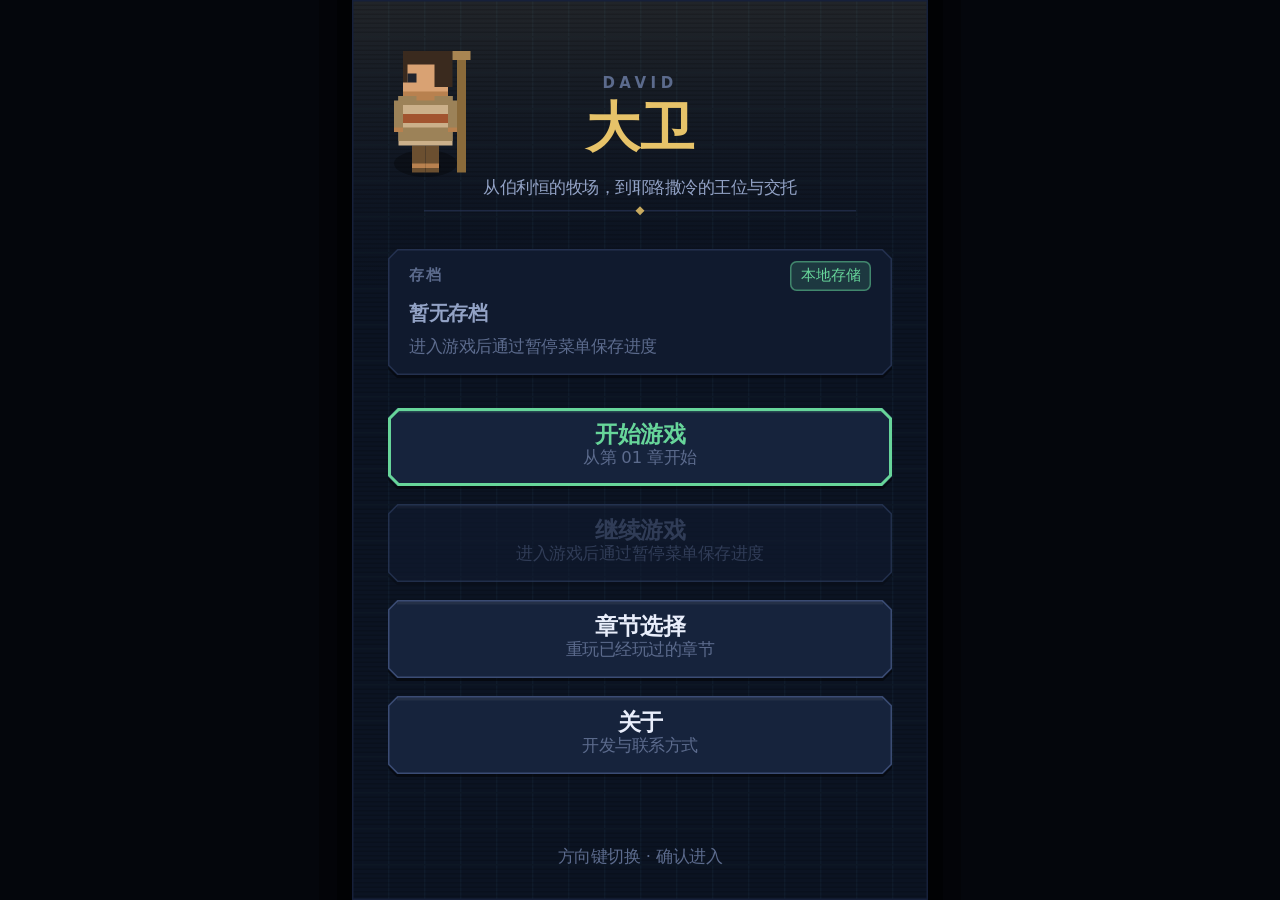
==== david/index.html @ 8a719b05 "init" ====
<!doctype html>
<html lang="zh-CN">
<head>
  <meta charset="UTF-8">
  <meta name="viewport" content="width=device-width, initial-scale=1, viewport-fit=cover, user-scalable=no">
  <meta name="theme-color" content="#04060c">
  <meta name="description" content="大卫 · 像素风叙事探索游戏（H5 单机）">
  <meta name="apple-mobile-web-app-capable" content="yes">
  <meta name="mobile-web-app-capable" content="yes">
  <meta name="apple-mobile-web-app-status-bar-style" content="black-translucent">
  <title>大卫 · 像素风叙事探索游戏</title>
  <script type="module" crossorigin src="./assets/boot-YFKWbwLN.js"></script>
  <link rel="stylesheet" crossorigin href="./assets/index-BGLu3ukb.css">
</head>
<body>
  <canvas id="app" aria-label="游戏画面" role="img"></canvas>
  <noscript>此页面需要启用 JavaScript 才能运行。</noscript>
</body>
</html>
---- david/assets/index-BGLu3ukb.css ----
*{box-sizing:border-box;-webkit-user-select:none;user-select:none;-webkit-touch-callout:none;-webkit-user-drag:none;-webkit-tap-highlight-color:transparent}::selection{background:transparent}:root{--safe-top: env(safe-area-inset-top, 0px);--safe-right: env(safe-area-inset-right, 0px);--safe-bottom: env(safe-area-inset-bottom, 0px);--safe-left: env(safe-area-inset-left, 0px)}html,body{width:100%;height:100%;margin:0;overflow:hidden;background:#04060c;overscroll-behavior:none}body{position:fixed;inset:0;touch-action:none;-webkit-user-select:none;user-select:none;-webkit-touch-callout:none;-webkit-tap-highlight-color:transparent;font-family:PingFang SC,Hiragino Sans GB,Microsoft YaHei,system-ui,sans-serif}canvas{display:block;width:100%;height:100%;touch-action:none}noscript{position:absolute;inset:0;display:flex;align-items:center;justify-content:center;color:#93a3c6;font-size:14px}
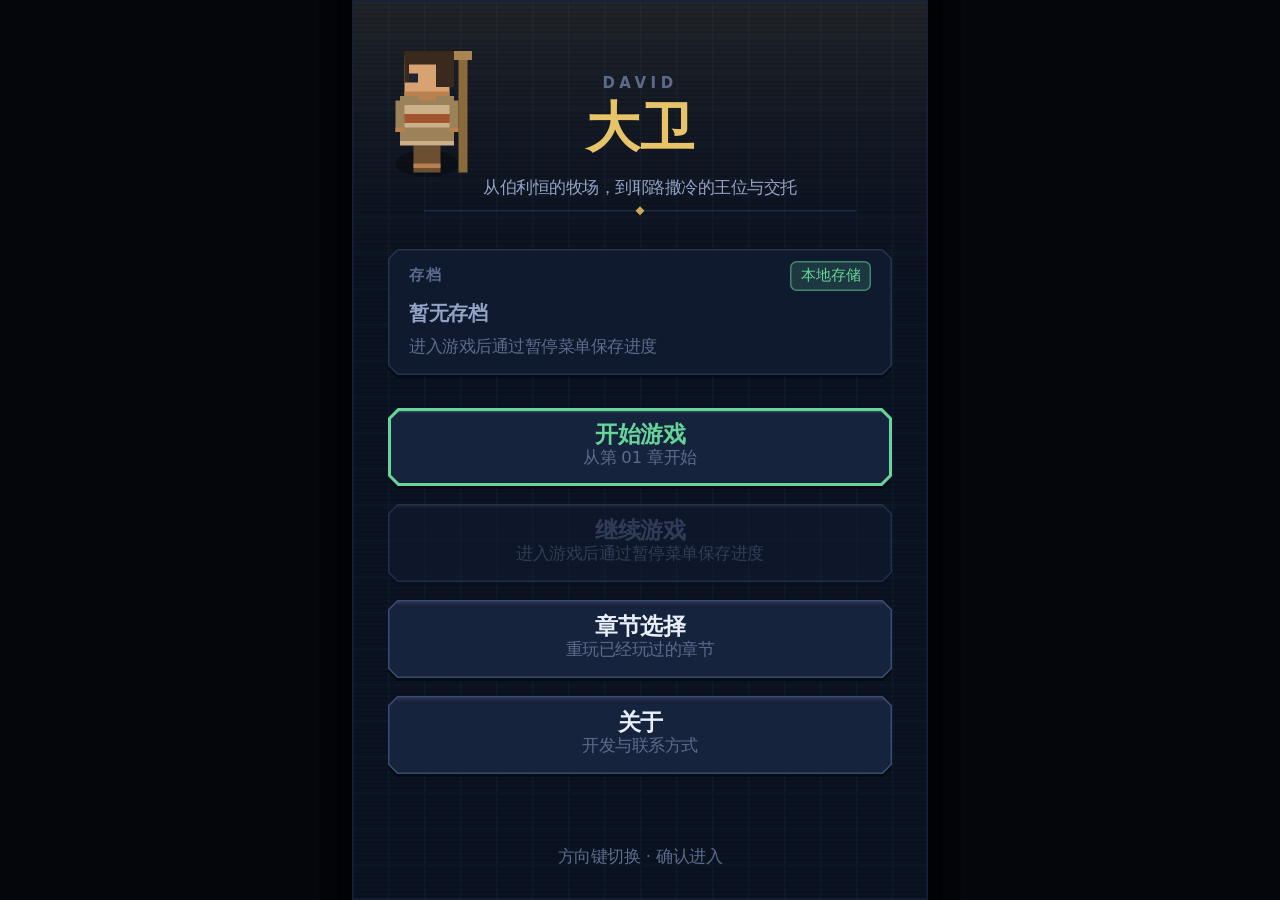
==== commit eb7f6108: "change" ====
--- a/david/index.html
+++ b/david/index.html
@@ -9,7 +9,7 @@
   <meta name="mobile-web-app-capable" content="yes">
   <meta name="apple-mobile-web-app-status-bar-style" content="black-translucent">
   <title>大卫 · 像素风叙事探索游戏</title>
-  <script type="module" crossorigin src="./assets/boot-YFKWbwLN.js"></script>
+  <script type="module" crossorigin src="./assets/boot-B3NMLn7i.js"></script>
   <link rel="stylesheet" crossorigin href="./assets/index-BGLu3ukb.css">
 </head>
 <body>
